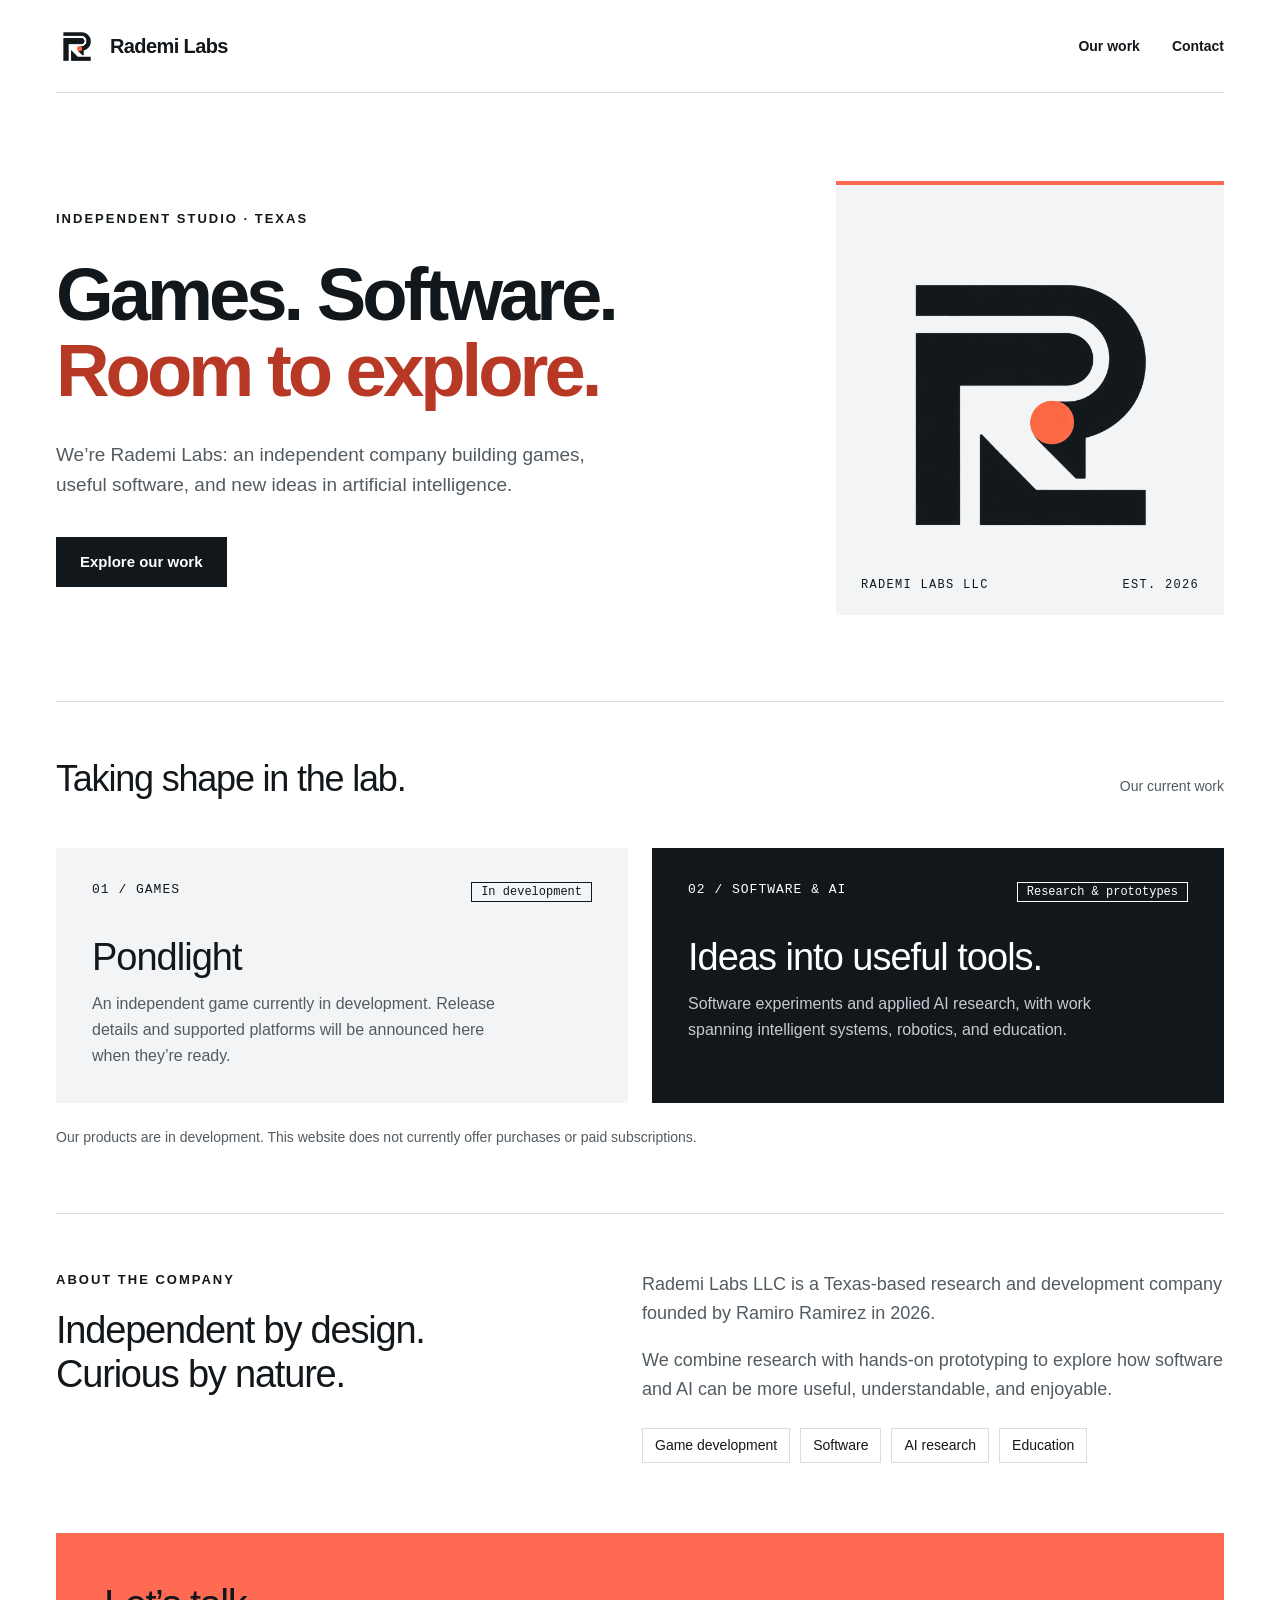
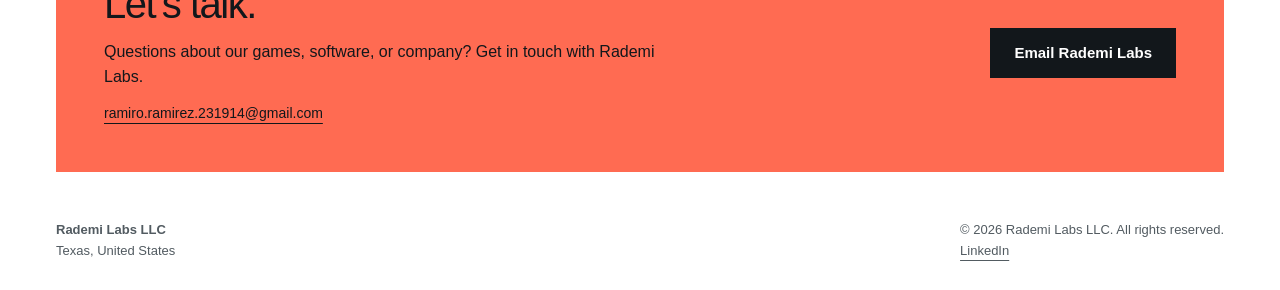
==== index.html @ 34d42ce2 "Publish Rademi Labs company website" ====
<!doctype html>
<html lang="en">
<head>
<meta charset="utf-8"><meta name="viewport" content="width=device-width,initial-scale=1">
<title>Rademi Labs LLC — Games, software & research</title>
<meta name="description" content="Rademi Labs LLC is an independent Texas studio developing games, software, and practical AI research. Explore our work and get in touch.">
<link rel="icon" type="image/png" href="assets/rademi-mark.png">
<style>
:root{--ink:#12171b;--paper:#fff;--accent:#ff6b52;--soft:#f2f4f5;--muted:#525b61;--line:#d9dde0}*{box-sizing:border-box}html{scroll-behavior:smooth;scroll-padding-top:2rem}body{margin:0;background:var(--paper);color:var(--ink);font-family:Arial,Helvetica,sans-serif;font-size:16px;line-height:1.6}a{color:inherit;text-underline-offset:5px}a:focus-visible{outline:3px solid var(--accent);outline-offset:6px}.wrap{width:min(1280px,calc(100% - 112px));margin:auto}header{display:flex;align-items:center;justify-content:space-between;padding:25px 0;border-bottom:1px solid var(--line)}.brand{text-decoration:none;font-weight:800;font-size:20px;letter-spacing:-.6px;display:flex;align-items:center;gap:12px}.brand img{width:42px;height:42px}nav{display:flex;gap:32px;font-size:14px;font-weight:600}nav a{text-decoration:none}nav a:hover{color:#ac321f}.eyebrow{text-transform:uppercase;font-size:13px;font-weight:700;letter-spacing:2px}.hero{display:grid;grid-template-columns:1.6fr .85fr;align-items:center;gap:50px;padding:88px 0 86px}.hero h1{font-size:clamp(48px,5.8vw,84px);line-height:1.03;letter-spacing:-4px;font-weight:600;margin:27px 0 30px}.hero h1 span{color:#b73825}.intro{max-width:560px;color:var(--muted);font-size:19px;line-height:1.6}.cta{display:inline-flex;align-items:center;justify-content:center;padding:13px 24px;margin-top:18px;background:var(--ink);color:white;text-decoration:none;font-size:15px;font-weight:600}.cta:hover{background:#354149}.identity{aspect-ratio:1/1.12;background:var(--soft);position:relative;display:flex;align-items:center;justify-content:center;border-top:4px solid var(--accent)}.identity img{width:91%;height:auto;display:block}.identity-label{position:absolute;bottom:20px;left:25px;right:25px;display:flex;justify-content:space-between;font-size:12px;letter-spacing:1.3px;font-family:monospace}.section-head{display:flex;justify-content:space-between;align-items:baseline;gap:30px;padding-top:48px;border-top:1px solid var(--line);margin-bottom:36px}.section-head h2{font-size:36px;letter-spacing:-1.2px;margin:0;font-weight:500}.section-head p{color:var(--muted);font-size:14px}.work-grid{display:grid;grid-template-columns:1fr 1fr;gap:24px}.project{padding:34px 36px 32px;min-height:255px;background:var(--soft);display:flex;flex-direction:column}.project:nth-child(2){background:var(--ink);color:white}.project-top{display:flex;justify-content:space-between;font:13px monospace;letter-spacing:1px;gap:16px}.tag{border:1px solid currentColor;padding:2px 9px;font-size:12px;letter-spacing:0}.project h3{font-size:38px;line-height:1.15;letter-spacing:-1px;margin:34px 0 12px;font-weight:500}.project p{max-width:430px;margin:0;color:var(--muted)}.project:nth-child(2) p{color:#c5cbd0}.availability{color:var(--muted);font-size:14px;margin:23px 0 65px}.about{display:grid;grid-template-columns:1fr 1.15fr;gap:80px;padding:56px 0 70px;border-top:1px solid var(--line)}.about h2{font-size:38px;font-weight:500;line-height:1.15;letter-spacing:-1.2px;margin:18px 0}.about p{color:var(--muted);margin:0 0 18px;font-size:18px}.disciplines{display:flex;flex-wrap:wrap;gap:10px;margin-top:25px}.disciplines span{border:1px solid var(--line);padding:5px 12px;font-size:14px}.contact{background:var(--accent);padding:48px;display:flex;justify-content:space-between;align-items:center;gap:35px;margin-bottom:48px}.contact h2{font-size:40px;letter-spacing:-1.5px;line-height:1.15;margin:0 0 12px;font-weight:500}.contact p{margin:0;max-width:580px}.contact .cta{white-space:nowrap;margin:0}footer{padding:0 0 28px;color:var(--muted);display:flex;justify-content:space-between;gap:25px;font-size:13px}footer span{display:block}.skip{position:absolute;top:-100px;left:20px;background:white;padding:10px}.skip:focus{top:10px}@media(max-width:800px){.wrap{width:calc(100% - 40px)}header{padding:18px 0}nav{gap:16px}.hero{padding:48px 0;grid-template-columns:1fr;gap:35px}.hero h1{letter-spacing:-2.5px;font-size:clamp(44px,10vw,70px)}.identity{aspect-ratio:1.5;max-height:350px}.identity img{width:60%;max-height:300px;object-fit:contain}.work-grid{grid-template-columns:1fr}.section-head{display:block;padding-top:32px}.section-head h2{font-size:30px}.project{padding:28px}.about{grid-template-columns:1fr;gap:15px;padding:38px 0}.contact{padding:30px;display:block}.contact .cta{margin-top:24px}.contact h2{font-size:34px}footer{display:block}footer>div{margin-bottom:15px}}@media(prefers-reduced-motion:reduce){html{scroll-behavior:auto}}
</style>
</head>
<body>
<a class="skip" href="#main">Skip to content</a>
<div class="wrap">
<header><a class="brand" href="#" aria-label="Rademi Labs home"><img src="assets/rademi-mark.png" alt="" width="42" height="42">Rademi Labs</a><nav aria-label="Main"><a href="#work">Our work</a><a href="#contact">Contact</a></nav></header>
<main id="main">
<section class="hero" aria-labelledby="hero-title"><div><div class="eyebrow">Independent studio · Texas</div><h1 id="hero-title">Games. Software.<br><span>Room to explore.</span></h1><p class="intro">We’re Rademi Labs: an independent company building games, useful software, and new ideas in artificial intelligence.</p><a class="cta" href="#work">Explore our work</a></div><div class="identity"><img src="assets/rademi-mark.png" alt="Rademi Labs interlocking R and L monogram" width="1280" height="1280"><div class="identity-label"><span>RADEMI LABS LLC</span><span>EST. 2026</span></div></div></section>
<section id="work" aria-labelledby="work-title"><div class="section-head"><h2 id="work-title">Taking shape in the lab.</h2><p>Our current work</p></div><div class="work-grid"><article class="project"><div class="project-top"><span>01 / GAMES</span><span class="tag">In development</span></div><h3>Pondlight</h3><p>An independent game currently in development. Release details and supported platforms will be announced here when they’re ready.</p></article><article class="project"><div class="project-top"><span>02 / SOFTWARE & AI</span><span class="tag">Research & prototypes</span></div><h3>Ideas into useful tools.</h3><p>Software experiments and applied AI research, with work spanning intelligent systems, robotics, and education.</p></article></div><p class="availability">Our products are in development. This website does not currently offer purchases or paid subscriptions.</p></section>
<section class="about" aria-labelledby="about-title"><div><div class="eyebrow">About the company</div><h2 id="about-title">Independent by design.<br>Curious by nature.</h2></div><div><p>Rademi Labs LLC is a Texas-based research and development company founded by Ramiro Ramirez in 2026.</p><p>We combine research with hands-on prototyping to explore how software and AI can be more useful, understandable, and enjoyable.</p><div class="disciplines"><span>Game development</span><span>Software</span><span>AI research</span><span>Education</span></div></div></section>
<section class="contact" id="contact" aria-labelledby="contact-title"><div><h2 id="contact-title">Let’s talk.</h2><p>Questions about our games, software, or company? Get in touch with Rademi Labs.</p><p style="margin-top:12px;font-size:14px;overflow-wrap:anywhere"><a href="mailto:ramiro.ramirez.231914@gmail.com">ramiro.ramirez.231914@gmail.com</a></p></div><a class="cta" href="mailto:ramiro.ramirez.231914@gmail.com">Email Rademi Labs</a></section>
</main>
<footer><div><strong>Rademi Labs LLC</strong><span>Texas, United States</span></div><div>© 2026 Rademi Labs LLC. All rights reserved.<span><a href="https://www.linkedin.com/company/rademi-labs/">LinkedIn</a></span></div></footer>
</div>
</body>
</html>
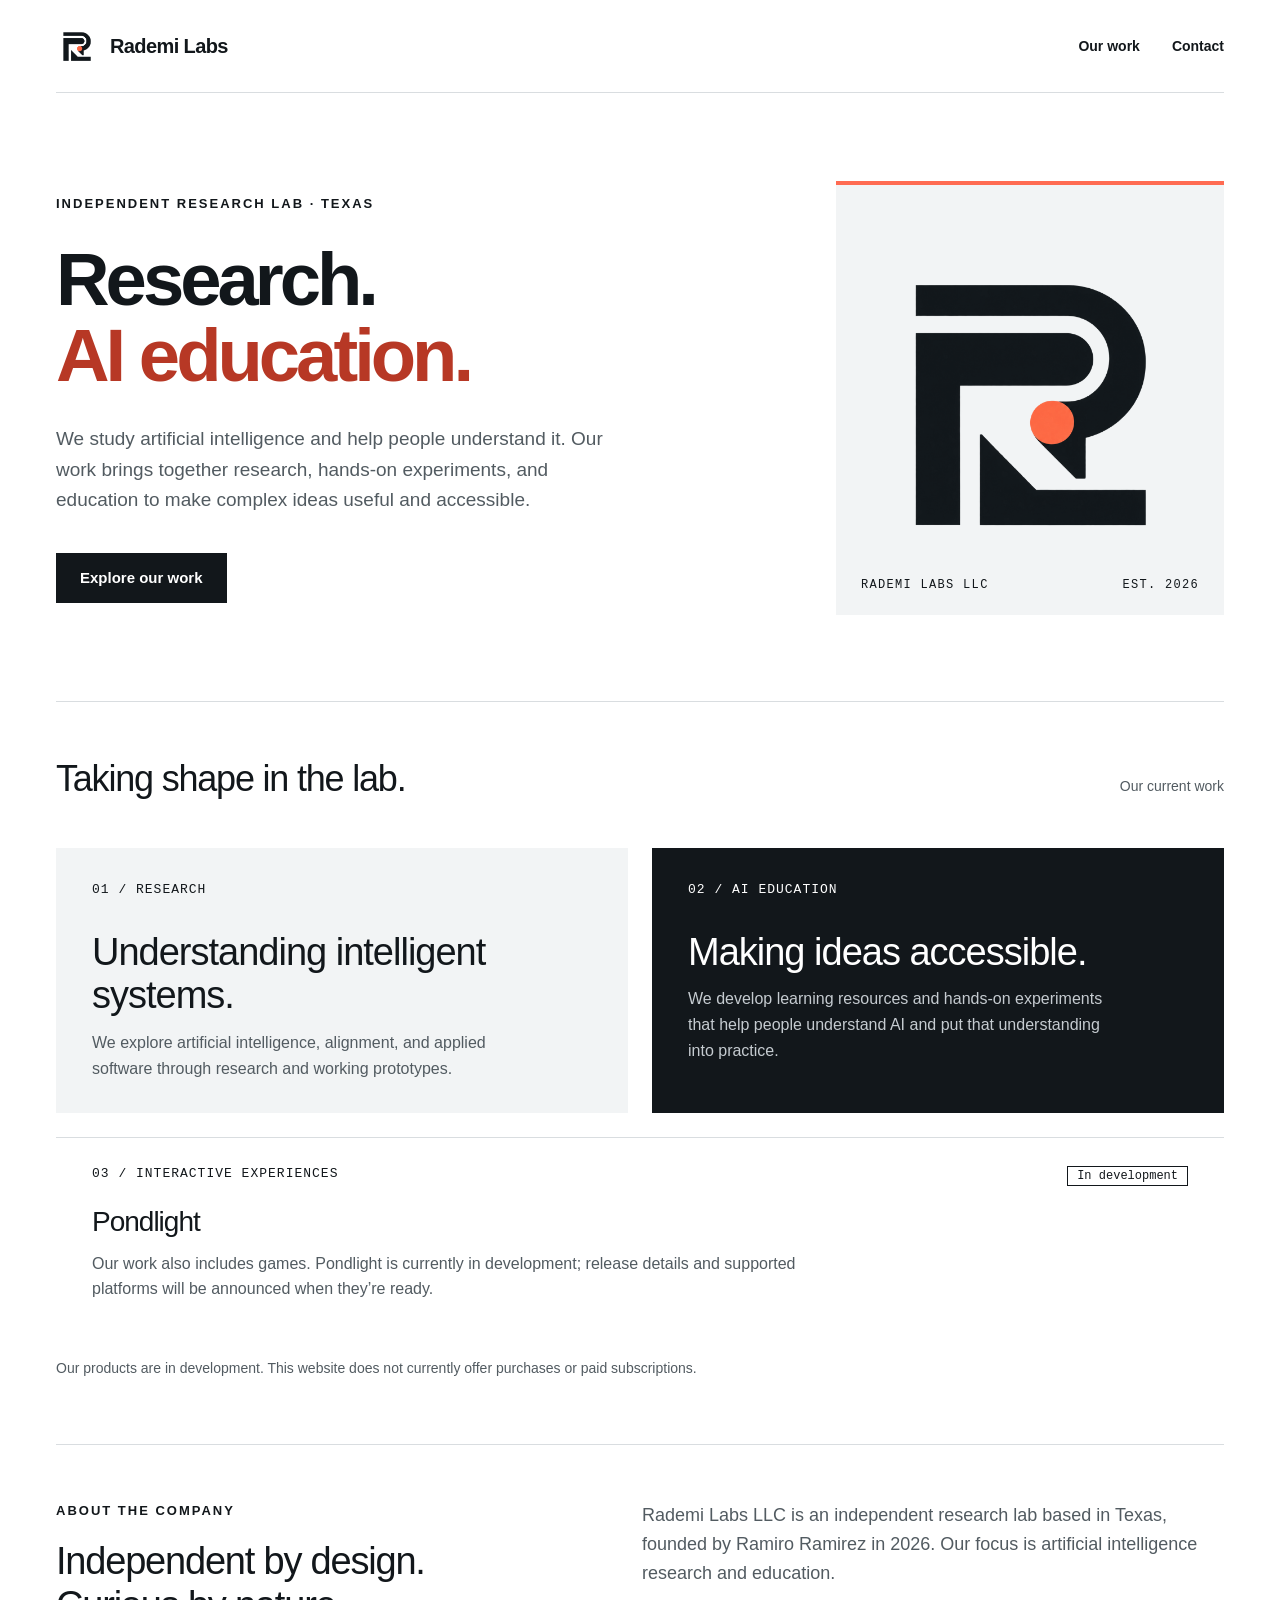
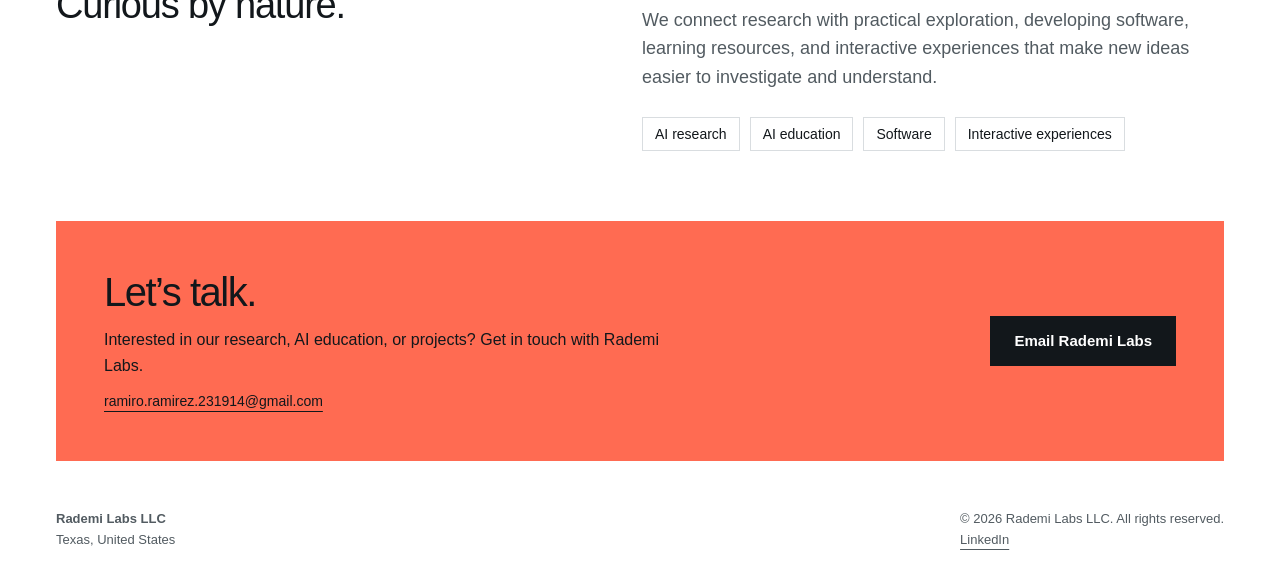
==== commit d969c082: "Lead company website with research and AI education" ====
--- a/index.html
+++ b/index.html
@@ -2,11 +2,11 @@
 <html lang="en">
 <head>
 <meta charset="utf-8"><meta name="viewport" content="width=device-width,initial-scale=1">
-<title>Rademi Labs LLC — Games, software & research</title>
-<meta name="description" content="Rademi Labs LLC is an independent Texas studio developing games, software, and practical AI research. Explore our work and get in touch.">
+<title>Rademi Labs LLC — Research & AI education</title>
+<meta name="description" content="Rademi Labs LLC is an independent research lab in Texas focused on artificial intelligence research and education, with projects in software and interactive experiences.">
 <link rel="icon" type="image/png" href="assets/rademi-mark.png">
 <style>
-:root{--ink:#12171b;--paper:#fff;--accent:#ff6b52;--soft:#f2f4f5;--muted:#525b61;--line:#d9dde0}*{box-sizing:border-box}html{scroll-behavior:smooth;scroll-padding-top:2rem}body{margin:0;background:var(--paper);color:var(--ink);font-family:Arial,Helvetica,sans-serif;font-size:16px;line-height:1.6}a{color:inherit;text-underline-offset:5px}a:focus-visible{outline:3px solid var(--accent);outline-offset:6px}.wrap{width:min(1280px,calc(100% - 112px));margin:auto}header{display:flex;align-items:center;justify-content:space-between;padding:25px 0;border-bottom:1px solid var(--line)}.brand{text-decoration:none;font-weight:800;font-size:20px;letter-spacing:-.6px;display:flex;align-items:center;gap:12px}.brand img{width:42px;height:42px}nav{display:flex;gap:32px;font-size:14px;font-weight:600}nav a{text-decoration:none}nav a:hover{color:#ac321f}.eyebrow{text-transform:uppercase;font-size:13px;font-weight:700;letter-spacing:2px}.hero{display:grid;grid-template-columns:1.6fr .85fr;align-items:center;gap:50px;padding:88px 0 86px}.hero h1{font-size:clamp(48px,5.8vw,84px);line-height:1.03;letter-spacing:-4px;font-weight:600;margin:27px 0 30px}.hero h1 span{color:#b73825}.intro{max-width:560px;color:var(--muted);font-size:19px;line-height:1.6}.cta{display:inline-flex;align-items:center;justify-content:center;padding:13px 24px;margin-top:18px;background:var(--ink);color:white;text-decoration:none;font-size:15px;font-weight:600}.cta:hover{background:#354149}.identity{aspect-ratio:1/1.12;background:var(--soft);position:relative;display:flex;align-items:center;justify-content:center;border-top:4px solid var(--accent)}.identity img{width:91%;height:auto;display:block}.identity-label{position:absolute;bottom:20px;left:25px;right:25px;display:flex;justify-content:space-between;font-size:12px;letter-spacing:1.3px;font-family:monospace}.section-head{display:flex;justify-content:space-between;align-items:baseline;gap:30px;padding-top:48px;border-top:1px solid var(--line);margin-bottom:36px}.section-head h2{font-size:36px;letter-spacing:-1.2px;margin:0;font-weight:500}.section-head p{color:var(--muted);font-size:14px}.work-grid{display:grid;grid-template-columns:1fr 1fr;gap:24px}.project{padding:34px 36px 32px;min-height:255px;background:var(--soft);display:flex;flex-direction:column}.project:nth-child(2){background:var(--ink);color:white}.project-top{display:flex;justify-content:space-between;font:13px monospace;letter-spacing:1px;gap:16px}.tag{border:1px solid currentColor;padding:2px 9px;font-size:12px;letter-spacing:0}.project h3{font-size:38px;line-height:1.15;letter-spacing:-1px;margin:34px 0 12px;font-weight:500}.project p{max-width:430px;margin:0;color:var(--muted)}.project:nth-child(2) p{color:#c5cbd0}.availability{color:var(--muted);font-size:14px;margin:23px 0 65px}.about{display:grid;grid-template-columns:1fr 1.15fr;gap:80px;padding:56px 0 70px;border-top:1px solid var(--line)}.about h2{font-size:38px;font-weight:500;line-height:1.15;letter-spacing:-1.2px;margin:18px 0}.about p{color:var(--muted);margin:0 0 18px;font-size:18px}.disciplines{display:flex;flex-wrap:wrap;gap:10px;margin-top:25px}.disciplines span{border:1px solid var(--line);padding:5px 12px;font-size:14px}.contact{background:var(--accent);padding:48px;display:flex;justify-content:space-between;align-items:center;gap:35px;margin-bottom:48px}.contact h2{font-size:40px;letter-spacing:-1.5px;line-height:1.15;margin:0 0 12px;font-weight:500}.contact p{margin:0;max-width:580px}.contact .cta{white-space:nowrap;margin:0}footer{padding:0 0 28px;color:var(--muted);display:flex;justify-content:space-between;gap:25px;font-size:13px}footer span{display:block}.skip{position:absolute;top:-100px;left:20px;background:white;padding:10px}.skip:focus{top:10px}@media(max-width:800px){.wrap{width:calc(100% - 40px)}header{padding:18px 0}nav{gap:16px}.hero{padding:48px 0;grid-template-columns:1fr;gap:35px}.hero h1{letter-spacing:-2.5px;font-size:clamp(44px,10vw,70px)}.identity{aspect-ratio:1.5;max-height:350px}.identity img{width:60%;max-height:300px;object-fit:contain}.work-grid{grid-template-columns:1fr}.section-head{display:block;padding-top:32px}.section-head h2{font-size:30px}.project{padding:28px}.about{grid-template-columns:1fr;gap:15px;padding:38px 0}.contact{padding:30px;display:block}.contact .cta{margin-top:24px}.contact h2{font-size:34px}footer{display:block}footer>div{margin-bottom:15px}}@media(prefers-reduced-motion:reduce){html{scroll-behavior:auto}}
+:root{--ink:#12171b;--paper:#fff;--accent:#ff6b52;--soft:#f2f4f5;--muted:#525b61;--line:#d9dde0}*{box-sizing:border-box}html{scroll-behavior:smooth;scroll-padding-top:2rem}body{margin:0;background:var(--paper);color:var(--ink);font-family:Arial,Helvetica,sans-serif;font-size:16px;line-height:1.6}a{color:inherit;text-underline-offset:5px}a:focus-visible{outline:3px solid var(--accent);outline-offset:6px}.wrap{width:min(1280px,calc(100% - 112px));margin:auto}header{display:flex;align-items:center;justify-content:space-between;padding:25px 0;border-bottom:1px solid var(--line)}.brand{text-decoration:none;font-weight:800;font-size:20px;letter-spacing:-.6px;display:flex;align-items:center;gap:12px}.brand img{width:42px;height:42px}nav{display:flex;gap:32px;font-size:14px;font-weight:600}nav a{text-decoration:none}nav a:hover{color:#ac321f}.eyebrow{text-transform:uppercase;font-size:13px;font-weight:700;letter-spacing:2px}.hero{display:grid;grid-template-columns:1.6fr .85fr;align-items:center;gap:50px;padding:88px 0 86px}.hero h1{font-size:clamp(48px,5.8vw,84px);line-height:1.03;letter-spacing:-4px;font-weight:600;margin:27px 0 30px}.hero h1 span{color:#b73825}.intro{max-width:560px;color:var(--muted);font-size:19px;line-height:1.6}.cta{display:inline-flex;align-items:center;justify-content:center;padding:13px 24px;margin-top:18px;background:var(--ink);color:white;text-decoration:none;font-size:15px;font-weight:600}.cta:hover{background:#354149}.identity{aspect-ratio:1/1.12;background:var(--soft);position:relative;display:flex;align-items:center;justify-content:center;border-top:4px solid var(--accent)}.identity img{width:91%;height:auto;display:block}.identity-label{position:absolute;bottom:20px;left:25px;right:25px;display:flex;justify-content:space-between;font-size:12px;letter-spacing:1.3px;font-family:monospace}.section-head{display:flex;justify-content:space-between;align-items:baseline;gap:30px;padding-top:48px;border-top:1px solid var(--line);margin-bottom:36px}.section-head h2{font-size:36px;letter-spacing:-1.2px;margin:0;font-weight:500}.section-head p{color:var(--muted);font-size:14px}.work-grid{display:grid;grid-template-columns:1fr 1fr;gap:24px}.project{padding:34px 36px 32px;min-height:255px;background:var(--soft);display:flex;flex-direction:column}.project:nth-child(2){background:var(--ink);color:white}.project-top{display:flex;justify-content:space-between;font:13px monospace;letter-spacing:1px;gap:16px}.tag{border:1px solid currentColor;padding:2px 9px;font-size:12px;letter-spacing:0}.project h3{font-size:38px;line-height:1.15;letter-spacing:-1px;margin:34px 0 12px;font-weight:500}.project p{max-width:430px;margin:0;color:var(--muted)}.project:nth-child(2) p{color:#c5cbd0}.game-project{grid-column:1/-1;min-height:0;border-top:1px solid var(--line);background:white;padding-top:28px}.game-project h3{font-size:28px;margin-top:20px}.game-project p{max-width:750px}.availability{color:var(--muted);font-size:14px;margin:23px 0 65px}.about{display:grid;grid-template-columns:1fr 1.15fr;gap:80px;padding:56px 0 70px;border-top:1px solid var(--line)}.about h2{font-size:38px;font-weight:500;line-height:1.15;letter-spacing:-1.2px;margin:18px 0}.about p{color:var(--muted);margin:0 0 18px;font-size:18px}.disciplines{display:flex;flex-wrap:wrap;gap:10px;margin-top:25px}.disciplines span{border:1px solid var(--line);padding:5px 12px;font-size:14px}.contact{background:var(--accent);padding:48px;display:flex;justify-content:space-between;align-items:center;gap:35px;margin-bottom:48px}.contact h2{font-size:40px;letter-spacing:-1.5px;line-height:1.15;margin:0 0 12px;font-weight:500}.contact p{margin:0;max-width:580px}.contact .cta{white-space:nowrap;margin:0}footer{padding:0 0 28px;color:var(--muted);display:flex;justify-content:space-between;gap:25px;font-size:13px}footer span{display:block}.skip{position:absolute;top:-100px;left:20px;background:white;padding:10px}.skip:focus{top:10px}@media(max-width:800px){.wrap{width:calc(100% - 40px)}header{padding:18px 0}nav{gap:16px}.hero{padding:48px 0;grid-template-columns:1fr;gap:35px}.hero h1{letter-spacing:-2.5px;font-size:clamp(44px,10vw,70px)}.identity{aspect-ratio:1.5;max-height:350px}.identity img{width:60%;max-height:300px;object-fit:contain}.work-grid{grid-template-columns:1fr}.section-head{display:block;padding-top:32px}.section-head h2{font-size:30px}.project{padding:28px}.about{grid-template-columns:1fr;gap:15px;padding:38px 0}.contact{padding:30px;display:block}.contact .cta{margin-top:24px}.contact h2{font-size:34px}footer{display:block}footer>div{margin-bottom:15px}}@media(prefers-reduced-motion:reduce){html{scroll-behavior:auto}}
 </style>
 </head>
 <body>
@@ -14,10 +14,10 @@
 <div class="wrap">
 <header><a class="brand" href="#" aria-label="Rademi Labs home"><img src="assets/rademi-mark.png" alt="" width="42" height="42">Rademi Labs</a><nav aria-label="Main"><a href="#work">Our work</a><a href="#contact">Contact</a></nav></header>
 <main id="main">
-<section class="hero" aria-labelledby="hero-title"><div><div class="eyebrow">Independent studio · Texas</div><h1 id="hero-title">Games. Software.<br><span>Room to explore.</span></h1><p class="intro">We’re Rademi Labs: an independent company building games, useful software, and new ideas in artificial intelligence.</p><a class="cta" href="#work">Explore our work</a></div><div class="identity"><img src="assets/rademi-mark.png" alt="Rademi Labs interlocking R and L monogram" width="1280" height="1280"><div class="identity-label"><span>RADEMI LABS LLC</span><span>EST. 2026</span></div></div></section>
-<section id="work" aria-labelledby="work-title"><div class="section-head"><h2 id="work-title">Taking shape in the lab.</h2><p>Our current work</p></div><div class="work-grid"><article class="project"><div class="project-top"><span>01 / GAMES</span><span class="tag">In development</span></div><h3>Pondlight</h3><p>An independent game currently in development. Release details and supported platforms will be announced here when they’re ready.</p></article><article class="project"><div class="project-top"><span>02 / SOFTWARE & AI</span><span class="tag">Research & prototypes</span></div><h3>Ideas into useful tools.</h3><p>Software experiments and applied AI research, with work spanning intelligent systems, robotics, and education.</p></article></div><p class="availability">Our products are in development. This website does not currently offer purchases or paid subscriptions.</p></section>
-<section class="about" aria-labelledby="about-title"><div><div class="eyebrow">About the company</div><h2 id="about-title">Independent by design.<br>Curious by nature.</h2></div><div><p>Rademi Labs LLC is a Texas-based research and development company founded by Ramiro Ramirez in 2026.</p><p>We combine research with hands-on prototyping to explore how software and AI can be more useful, understandable, and enjoyable.</p><div class="disciplines"><span>Game development</span><span>Software</span><span>AI research</span><span>Education</span></div></div></section>
-<section class="contact" id="contact" aria-labelledby="contact-title"><div><h2 id="contact-title">Let’s talk.</h2><p>Questions about our games, software, or company? Get in touch with Rademi Labs.</p><p style="margin-top:12px;font-size:14px;overflow-wrap:anywhere"><a href="mailto:ramiro.ramirez.231914@gmail.com">ramiro.ramirez.231914@gmail.com</a></p></div><a class="cta" href="mailto:ramiro.ramirez.231914@gmail.com">Email Rademi Labs</a></section>
+<section class="hero" aria-labelledby="hero-title"><div><div class="eyebrow">Independent research lab · Texas</div><h1 id="hero-title">Research.<br><span>AI education.</span></h1><p class="intro">We study artificial intelligence and help people understand it. Our work brings together research, hands-on experiments, and education to make complex ideas useful and accessible.</p><a class="cta" href="#work">Explore our work</a></div><div class="identity"><img src="assets/rademi-mark.png" alt="Rademi Labs interlocking R and L monogram" width="1280" height="1280"><div class="identity-label"><span>RADEMI LABS LLC</span><span>EST. 2026</span></div></div></section>
+<section id="work" aria-labelledby="work-title"><div class="section-head"><h2 id="work-title">Taking shape in the lab.</h2><p>Our current work</p></div><div class="work-grid"><article class="project"><div class="project-top"><span>01 / RESEARCH</span></div><h3>Understanding intelligent systems.</h3><p>We explore artificial intelligence, alignment, and applied software through research and working prototypes.</p></article><article class="project"><div class="project-top"><span>02 / AI EDUCATION</span></div><h3>Making ideas accessible.</h3><p>We develop learning resources and hands-on experiments that help people understand AI and put that understanding into practice.</p></article><article class="project game-project"><div class="project-top"><span>03 / INTERACTIVE EXPERIENCES</span><span class="tag">In development</span></div><h3>Pondlight</h3><p>Our work also includes games. Pondlight is currently in development; release details and supported platforms will be announced when they’re ready.</p></article></div><p class="availability">Our products are in development. This website does not currently offer purchases or paid subscriptions.</p></section>
+<section class="about" aria-labelledby="about-title"><div><div class="eyebrow">About the company</div><h2 id="about-title">Independent by design.<br>Curious by nature.</h2></div><div><p>Rademi Labs LLC is an independent research lab based in Texas, founded by Ramiro Ramirez in 2026. Our focus is artificial intelligence research and education.</p><p>We connect research with practical exploration, developing software, learning resources, and interactive experiences that make new ideas easier to investigate and understand.</p><div class="disciplines"><span>AI research</span><span>AI education</span><span>Software</span><span>Interactive experiences</span></div></div></section>
+<section class="contact" id="contact" aria-labelledby="contact-title"><div><h2 id="contact-title">Let’s talk.</h2><p>Interested in our research, AI education, or projects? Get in touch with Rademi Labs.</p><p style="margin-top:12px;font-size:14px;overflow-wrap:anywhere"><a href="mailto:ramiro.ramirez.231914@gmail.com">ramiro.ramirez.231914@gmail.com</a></p></div><a class="cta" href="mailto:ramiro.ramirez.231914@gmail.com">Email Rademi Labs</a></section>
 </main>
 <footer><div><strong>Rademi Labs LLC</strong><span>Texas, United States</span></div><div>© 2026 Rademi Labs LLC. All rights reserved.<span><a href="https://www.linkedin.com/company/rademi-labs/">LinkedIn</a></span></div></footer>
 </div>
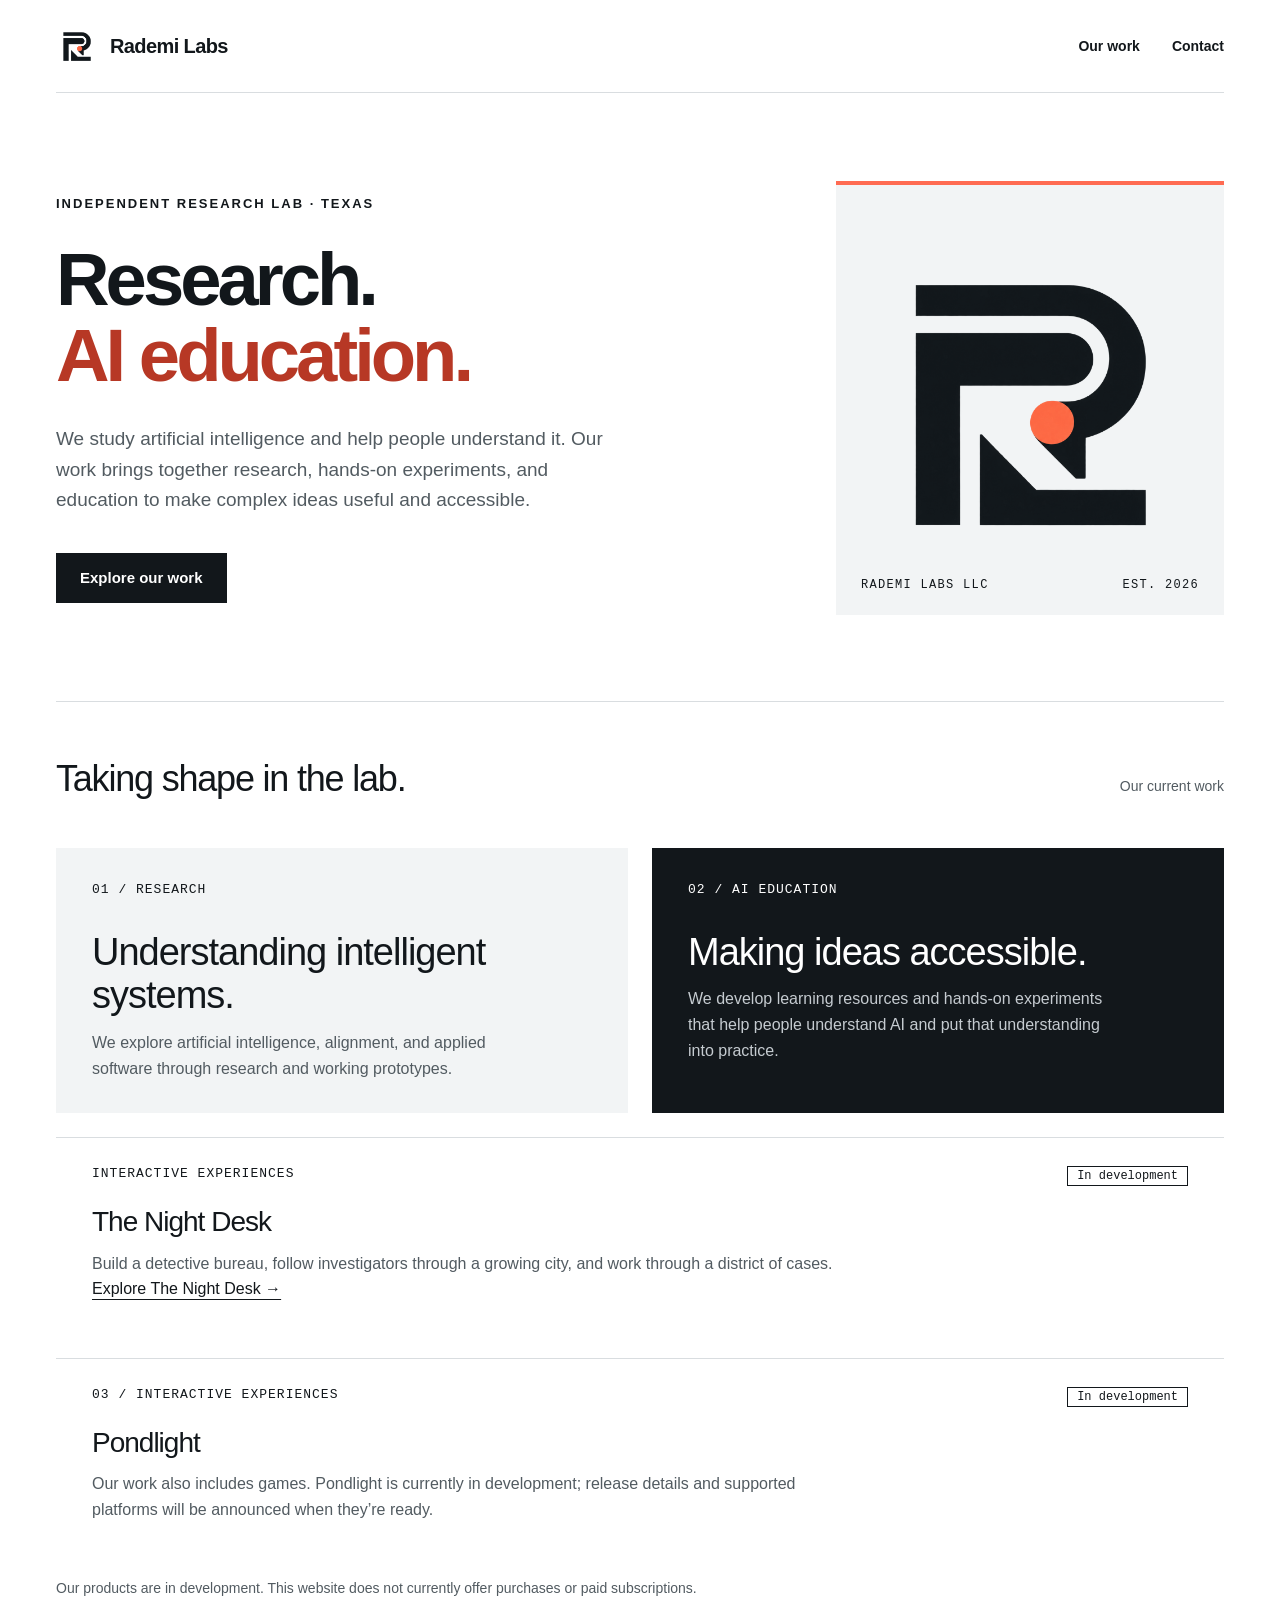
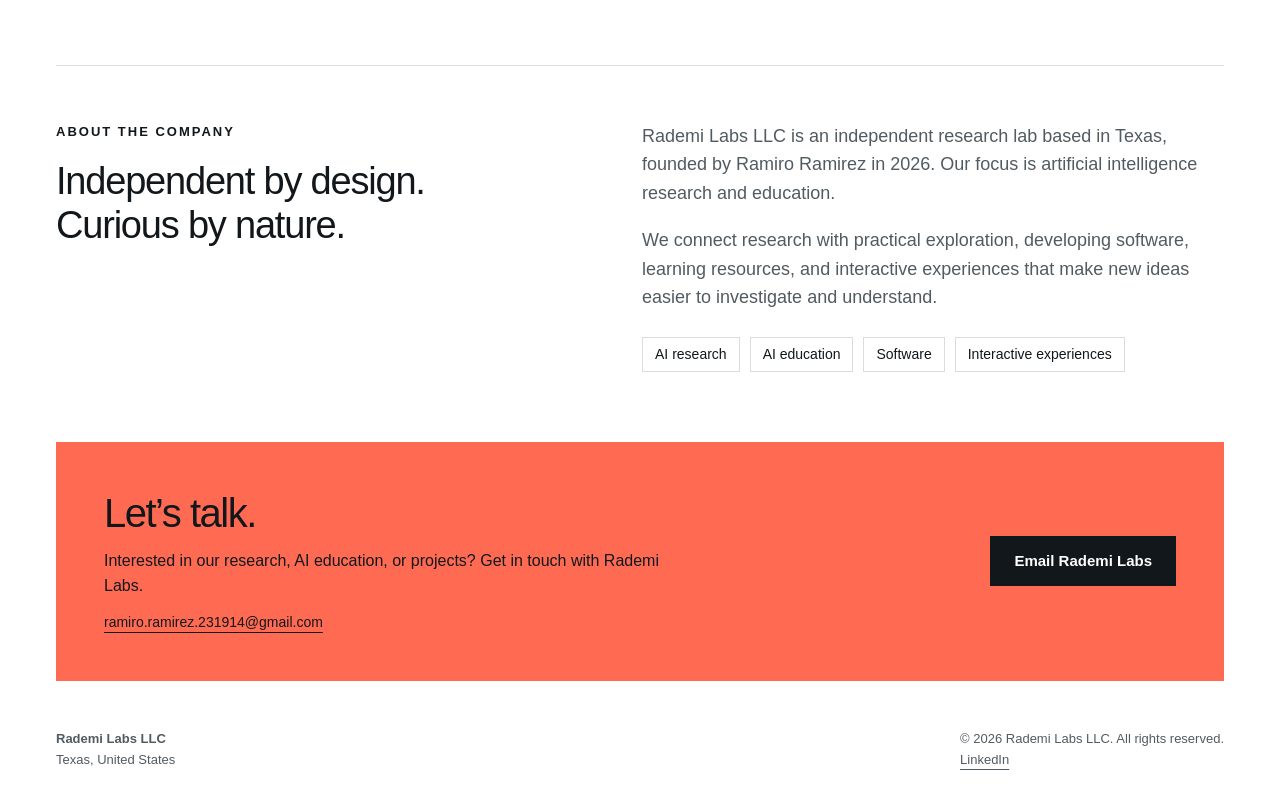
==== commit 942dfabb: "Publish The Night Desk developer site and AdMob publisher file" ====
--- a/index.html
+++ b/index.html
@@ -15,7 +15,7 @@
 <header><a class="brand" href="#" aria-label="Rademi Labs home"><img src="assets/rademi-mark.png" alt="" width="42" height="42">Rademi Labs</a><nav aria-label="Main"><a href="#work">Our work</a><a href="#contact">Contact</a></nav></header>
 <main id="main">
 <section class="hero" aria-labelledby="hero-title"><div><div class="eyebrow">Independent research lab · Texas</div><h1 id="hero-title">Research.<br><span>AI education.</span></h1><p class="intro">We study artificial intelligence and help people understand it. Our work brings together research, hands-on experiments, and education to make complex ideas useful and accessible.</p><a class="cta" href="#work">Explore our work</a></div><div class="identity"><img src="assets/rademi-mark.png" alt="Rademi Labs interlocking R and L monogram" width="1280" height="1280"><div class="identity-label"><span>RADEMI LABS LLC</span><span>EST. 2026</span></div></div></section>
-<section id="work" aria-labelledby="work-title"><div class="section-head"><h2 id="work-title">Taking shape in the lab.</h2><p>Our current work</p></div><div class="work-grid"><article class="project"><div class="project-top"><span>01 / RESEARCH</span></div><h3>Understanding intelligent systems.</h3><p>We explore artificial intelligence, alignment, and applied software through research and working prototypes.</p></article><article class="project"><div class="project-top"><span>02 / AI EDUCATION</span></div><h3>Making ideas accessible.</h3><p>We develop learning resources and hands-on experiments that help people understand AI and put that understanding into practice.</p></article><article class="project game-project"><div class="project-top"><span>03 / INTERACTIVE EXPERIENCES</span><span class="tag">In development</span></div><h3>Pondlight</h3><p>Our work also includes games. Pondlight is currently in development; release details and supported platforms will be announced when they’re ready.</p></article></div><p class="availability">Our products are in development. This website does not currently offer purchases or paid subscriptions.</p></section>
+<section id="work" aria-labelledby="work-title"><div class="section-head"><h2 id="work-title">Taking shape in the lab.</h2><p>Our current work</p></div><div class="work-grid"><article class="project"><div class="project-top"><span>01 / RESEARCH</span></div><h3>Understanding intelligent systems.</h3><p>We explore artificial intelligence, alignment, and applied software through research and working prototypes.</p></article><article class="project"><div class="project-top"><span>02 / AI EDUCATION</span></div><h3>Making ideas accessible.</h3><p>We develop learning resources and hands-on experiments that help people understand AI and put that understanding into practice.</p></article><article class="project game-project"><div class="project-top"><span>INTERACTIVE EXPERIENCES</span><span class="tag">In development</span></div><h3>The Night Desk</h3><p>Build a detective bureau, follow investigators through a growing city, and work through a district of cases.</p><a href="the-night-desk/">Explore The Night Desk →</a></article><article class="project game-project"><div class="project-top"><span>03 / INTERACTIVE EXPERIENCES</span><span class="tag">In development</span></div><h3>Pondlight</h3><p>Our work also includes games. Pondlight is currently in development; release details and supported platforms will be announced when they’re ready.</p></article></div><p class="availability">Our products are in development. This website does not currently offer purchases or paid subscriptions.</p></section>
 <section class="about" aria-labelledby="about-title"><div><div class="eyebrow">About the company</div><h2 id="about-title">Independent by design.<br>Curious by nature.</h2></div><div><p>Rademi Labs LLC is an independent research lab based in Texas, founded by Ramiro Ramirez in 2026. Our focus is artificial intelligence research and education.</p><p>We connect research with practical exploration, developing software, learning resources, and interactive experiences that make new ideas easier to investigate and understand.</p><div class="disciplines"><span>AI research</span><span>AI education</span><span>Software</span><span>Interactive experiences</span></div></div></section>
 <section class="contact" id="contact" aria-labelledby="contact-title"><div><h2 id="contact-title">Let’s talk.</h2><p>Interested in our research, AI education, or projects? Get in touch with Rademi Labs.</p><p style="margin-top:12px;font-size:14px;overflow-wrap:anywhere"><a href="mailto:ramiro.ramirez.231914@gmail.com">ramiro.ramirez.231914@gmail.com</a></p></div><a class="cta" href="mailto:ramiro.ramirez.231914@gmail.com">Email Rademi Labs</a></section>
 </main>
